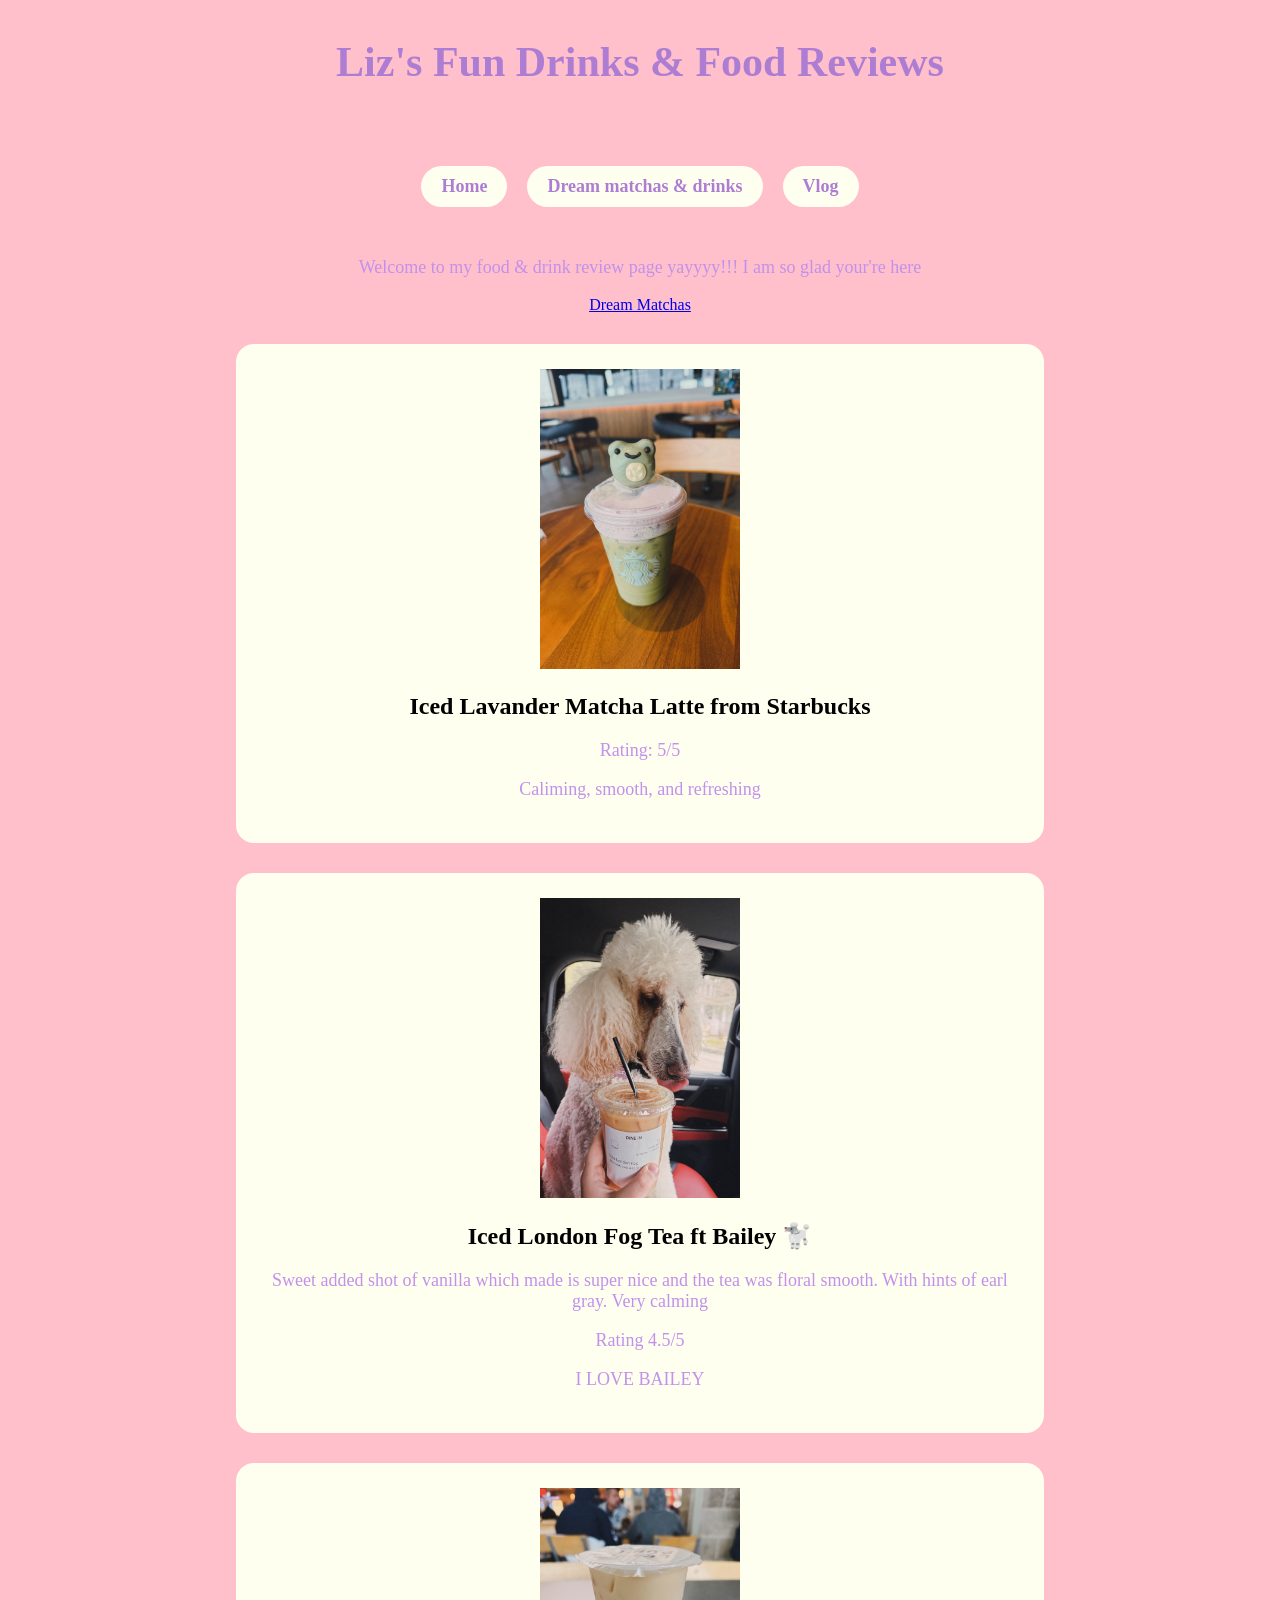
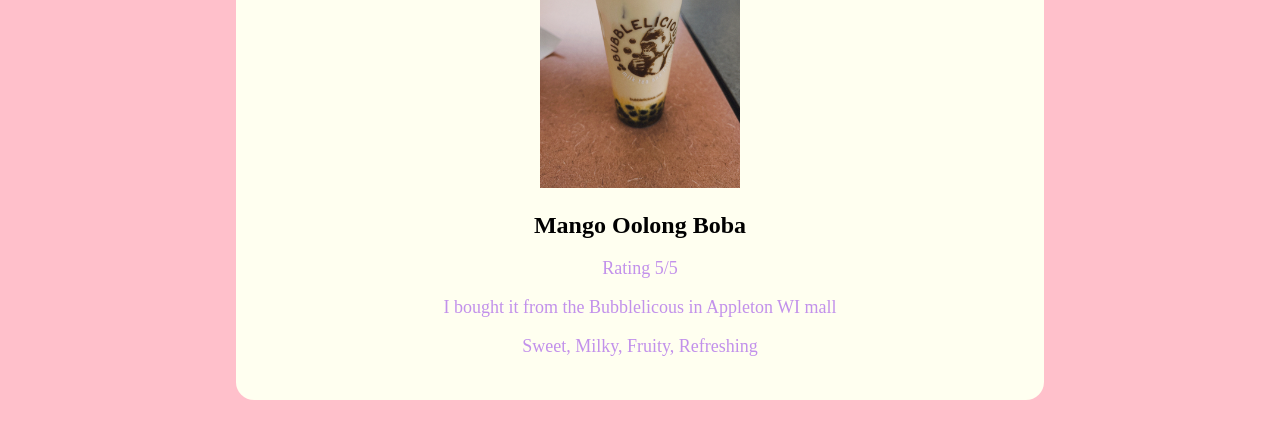
==== index.html @ 9ae0995a "added color tabs when clicked" ====
<!DOCTYPE html>
<html>
    <head>
        <meta charset="UTF-8">
        <title> Liz's Reviews</title>
        <link rel="stylesheet" href="style.css" />
    </head>
    <body>
        <div class="logo">
        <h1> Liz's Fun Drinks & Food Reviews </h1>
        </div>
        <nav class="navbar">
            <a href="=index.html" class="nav-button">Home </a>
            <a href="dream.html" class= "nav-button"> Dream matchas & drinks </a>
            <a href="vlogs.html" class="nav-button"> Vlog </a>
        </nav>
        <p> Welcome to my food & drink review page yayyyy!!! I am so glad your're here </p>
         <a href="dream.html"> Dream Matchas </a>


         <div class="review">
             <img src= "Iced Lavander latte .JPEG">
        <h2> Iced Lavander Matcha Latte from Starbucks </h2>
        <p> Rating: 5/5 </p>
        <p> Caliming, smooth, and refreshing </p> 
         </div>

        <div class="review">
            <img src="Bailey.JPEG">
            <h2> Iced London Fog Tea ft Bailey &#128041; </h2>
            <p> Sweet added shot of vanilla which made is super nice and the tea was floral smooth. With hints of earl gray. Very calming </p>
            <p> Rating 4.5/5 </p>
            <p> I LOVE BAILEY </p>
        </div>

        <div class="review"> 
            <img src="mango oolong boba.JPEG">
            <h2> Mango Oolong Boba</h2>
            <p> Rating 5/5</p>
            <p> I bought it from the Bubblelicous in Appleton WI mall </p>
            <p> Sweet, Milky, Fruity, Refreshing </p>
        </div> 

    
          
    
         </div>
    </body>
</html>
---- style.css ----
body{
    background-color: pink;
    font-family: 'Franklin Gothic Medium';
    text-align: center;
}
h1{
    color: rgb(173, 125, 211);
}
p{
    color: rgb(194, 145, 235);
    font-size: 18px;
}
img{
    width: 200px;
}
.review {
    margin: 20px;
}

.review{
    background-color: ivory;
    width: 60%;
    margin: 30px auto;
    padding: 25px;
    border-radius: 18px;
}

.navbar{
    display: flex;
    justify-content: center;
    align-items: center;
    gap: 20px;
    margin: 50px 0;
}

.nav-button {
    background-color: ivory;
    color: rgb(173, 125, 211);
    text-decoration: none;
    padding: 10px 20px;
    border-radius: 25px;
    font-weight: bold;
    font-size: 18px;
    display: inline-block;
    
}

.nav-button:hover {
    background-color: rgb(173, 125, 211);
    color: ivory;
}
.nav-button{
    transition: all 0.2s ease;
}
.nav-button:hover {
    transform: translateY(-2px);
}

.logo {
    background: linear-gradient(135 deg, #b7e4c7, #d8f3dc);
    padding: 30px 20px;
    text-align: center;
    border-radius: 0 0 40px 40px;
}

.logo h1 {
    color: rgb(173, 125, 211);
    font-size: 42px;
    margin: 0;
}
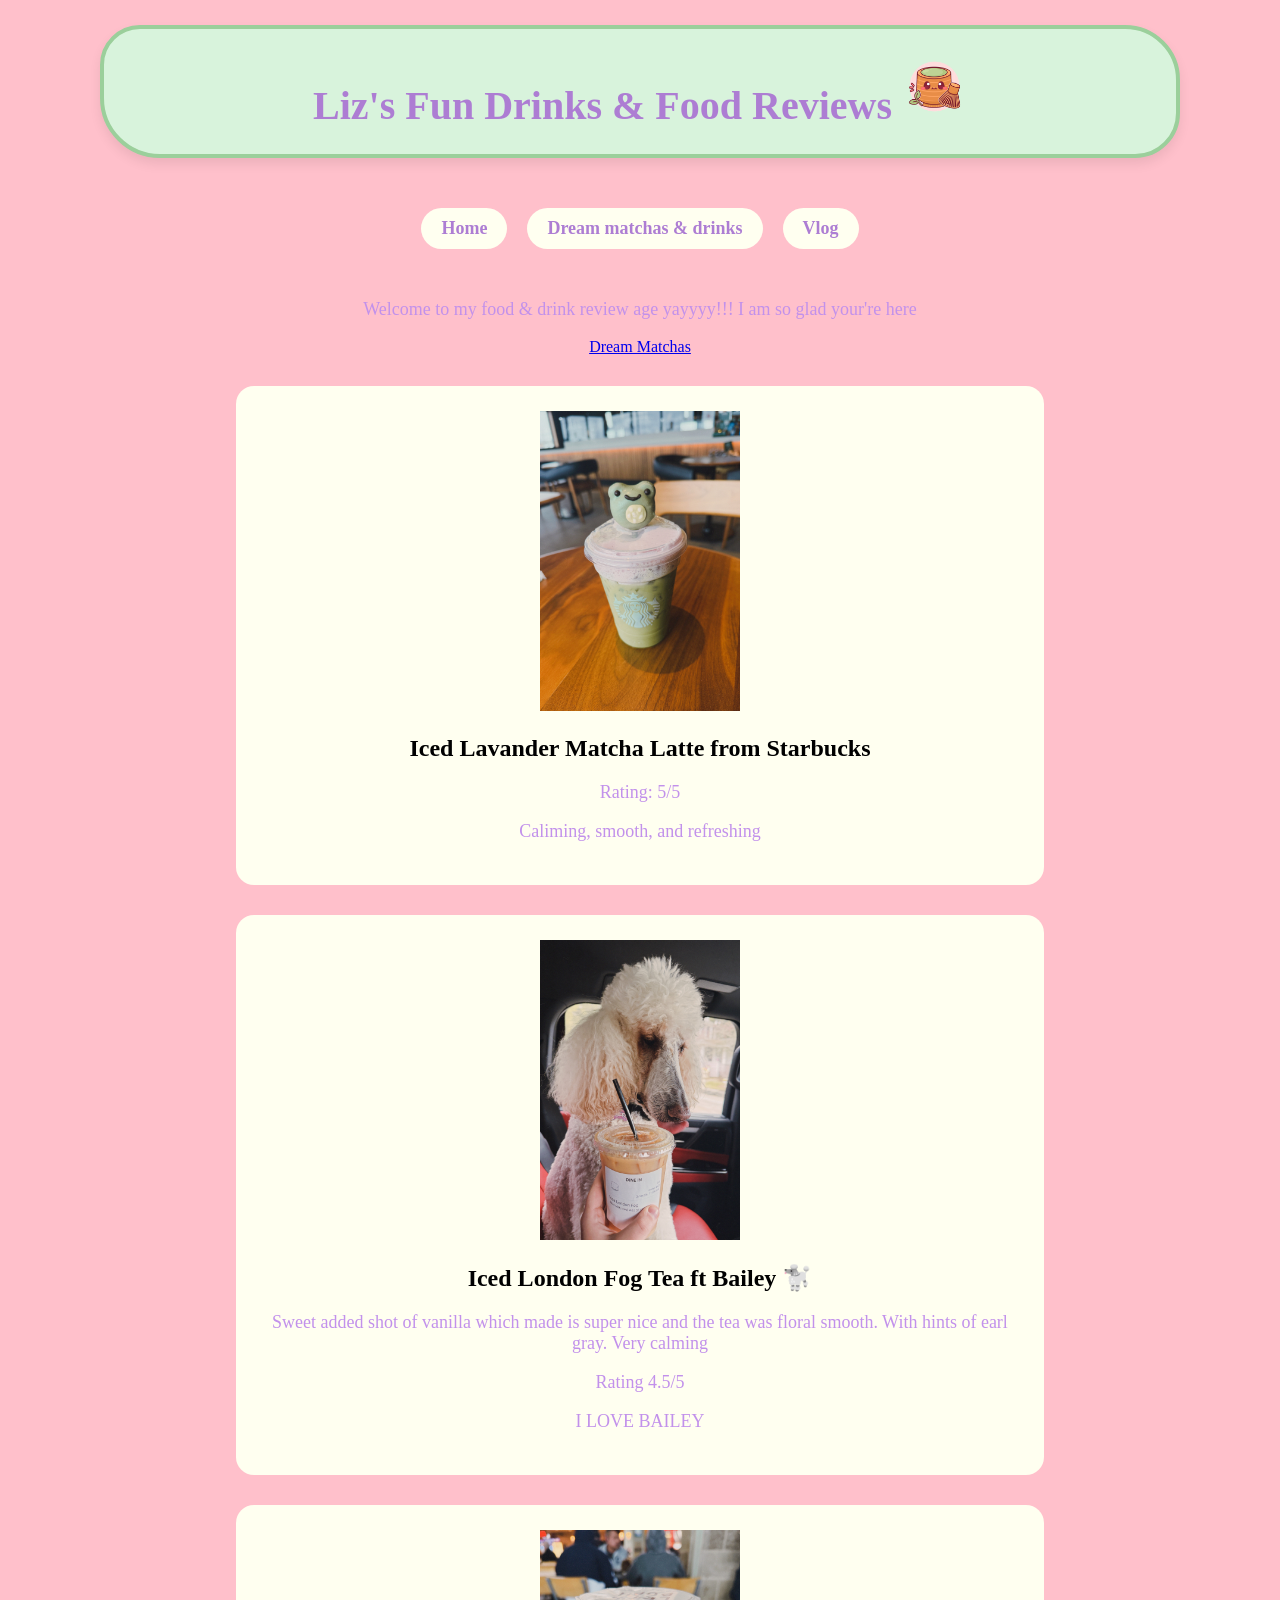
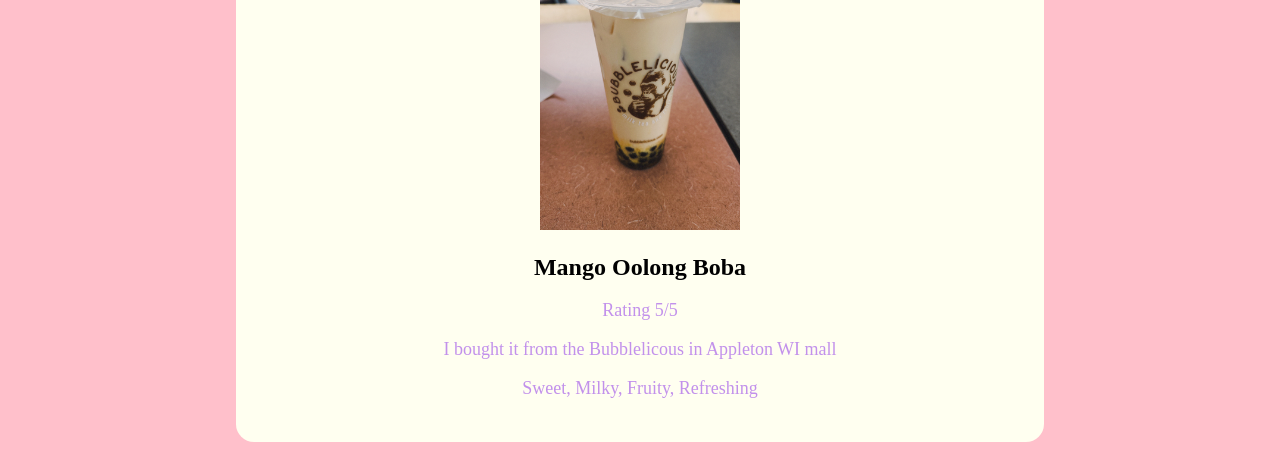
==== commit 554c9f76: "added border around header" ====
--- a/index.html
+++ b/index.html
@@ -7,14 +7,17 @@
     </head>
     <body>
         <div class="logo">
-        <h1> Liz's Fun Drinks & Food Reviews </h1>
+        <h1>
+             Liz's Fun Drinks & Food Reviews
+            <img src="matcha emoji.png" class="logo-icon">
+            </h1>
         </div>
         <nav class="navbar">
             <a href="=index.html" class="nav-button">Home </a>
             <a href="dream.html" class= "nav-button"> Dream matchas & drinks </a>
             <a href="vlogs.html" class="nav-button"> Vlog </a>
         </nav>
-        <p> Welcome to my food & drink review page yayyyy!!! I am so glad your're here </p>
+        <p> Welcome to my food & drink review age yayyyy!!! I am so glad your're here </p>
          <a href="dream.html"> Dream Matchas </a>
 
 
--- a/style.css
+++ b/style.css
@@ -57,15 +57,31 @@
 }
 
 .logo {
-    background: linear-gradient(135 deg, #b7e4c7, #d8f3dc);
-    padding: 30px 20px;
-    text-align: center;
-    border-radius: 0 0 40px 40px;
+    background-color: #d8f3dc;
+    border: 4px solid #9bcf9b;
+    border-radius: 40px 55px 45px 60px;
+    padding: 25px 30px;
+    margin: 25px auto;
+    width: 80%;
+    box-shadow: 0 6px 12px rgba(0,0,0,0.08);
+}
+
+.logo-title {
+    display: flex;
+    justify-content: center;
+    align-items: center;
+    gap: 18px;
 }
 
 .logo h1 {
     color: rgb(173, 125, 211);
-    font-size: 42px;
+    font-size: 40px;
     margin: 0;
 }
 
+.logo-icon {
+    width: 65px;
+    height: auto;
+}
+
+
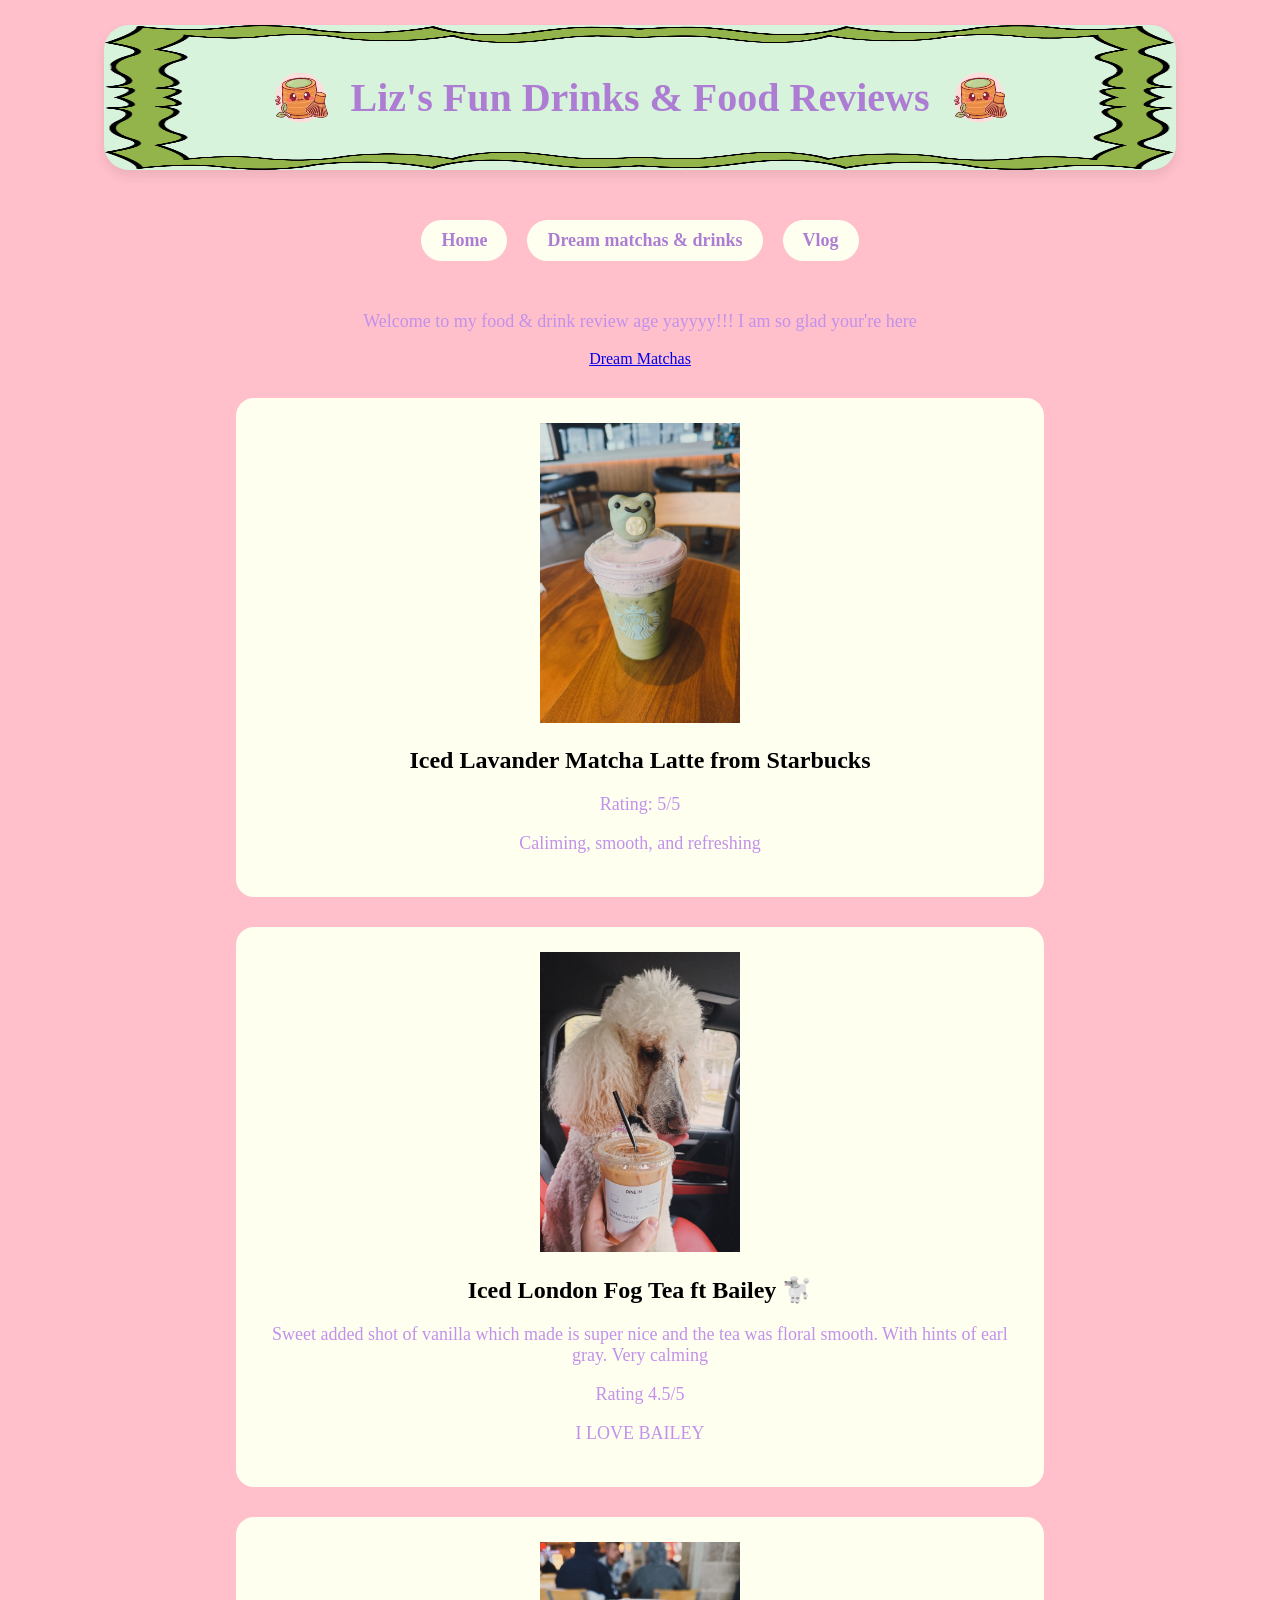
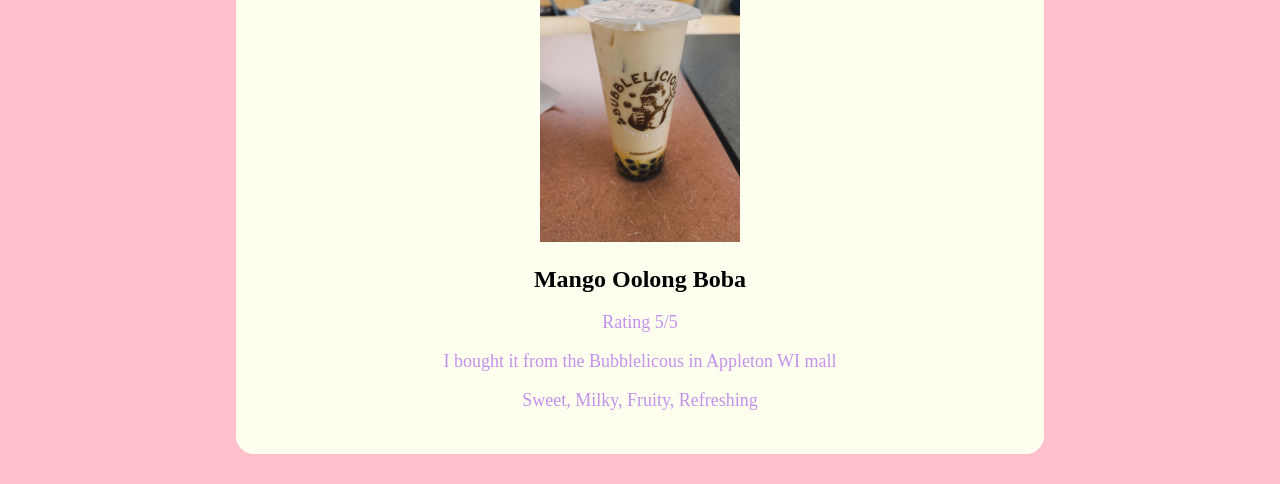
==== commit e6b48924: "added special border and changed old one" ====
--- a/index.html
+++ b/index.html
@@ -7,11 +7,16 @@
     </head>
     <body>
         <div class="logo">
-        <h1>
-             Liz's Fun Drinks & Food Reviews
+        <div class="logo-title">
+
             <img src="matcha emoji.png" class="logo-icon">
-            </h1>
+
+            <h1> Liz's Fun Drinks & Food Reviews</h1>
+
+            <img src="matcha emoji.png" class="logo-icon">
+
         </div>
+    </div>
         <nav class="navbar">
             <a href="=index.html" class="nav-button">Home </a>
             <a href="dream.html" class= "nav-button"> Dream matchas & drinks </a>
--- a/style.css
+++ b/style.css
@@ -58,13 +58,20 @@
 
 .logo {
     background-color: #d8f3dc;
-    border: 4px solid #9bcf9b;
-    border-radius: 40px 55px 45px 60px;
-    padding: 25px 30px;
+
+    padding: 40px 30px;
     margin: 25px auto;
     width: 80%;
+
+    border-radius: 25px;
+
+    background-image: url(squiddle.png);
+    background-repeat: no-repeat;
+    background-size: 100% 100%;
+
     box-shadow: 0 6px 12px rgba(0,0,0,0.08);
 }
+  
 
 .logo-title {
     display: flex;
@@ -82,6 +89,8 @@
 .logo-icon {
     width: 65px;
     height: auto;
+    transform: rotate(-5deg);
 }
 
 
+
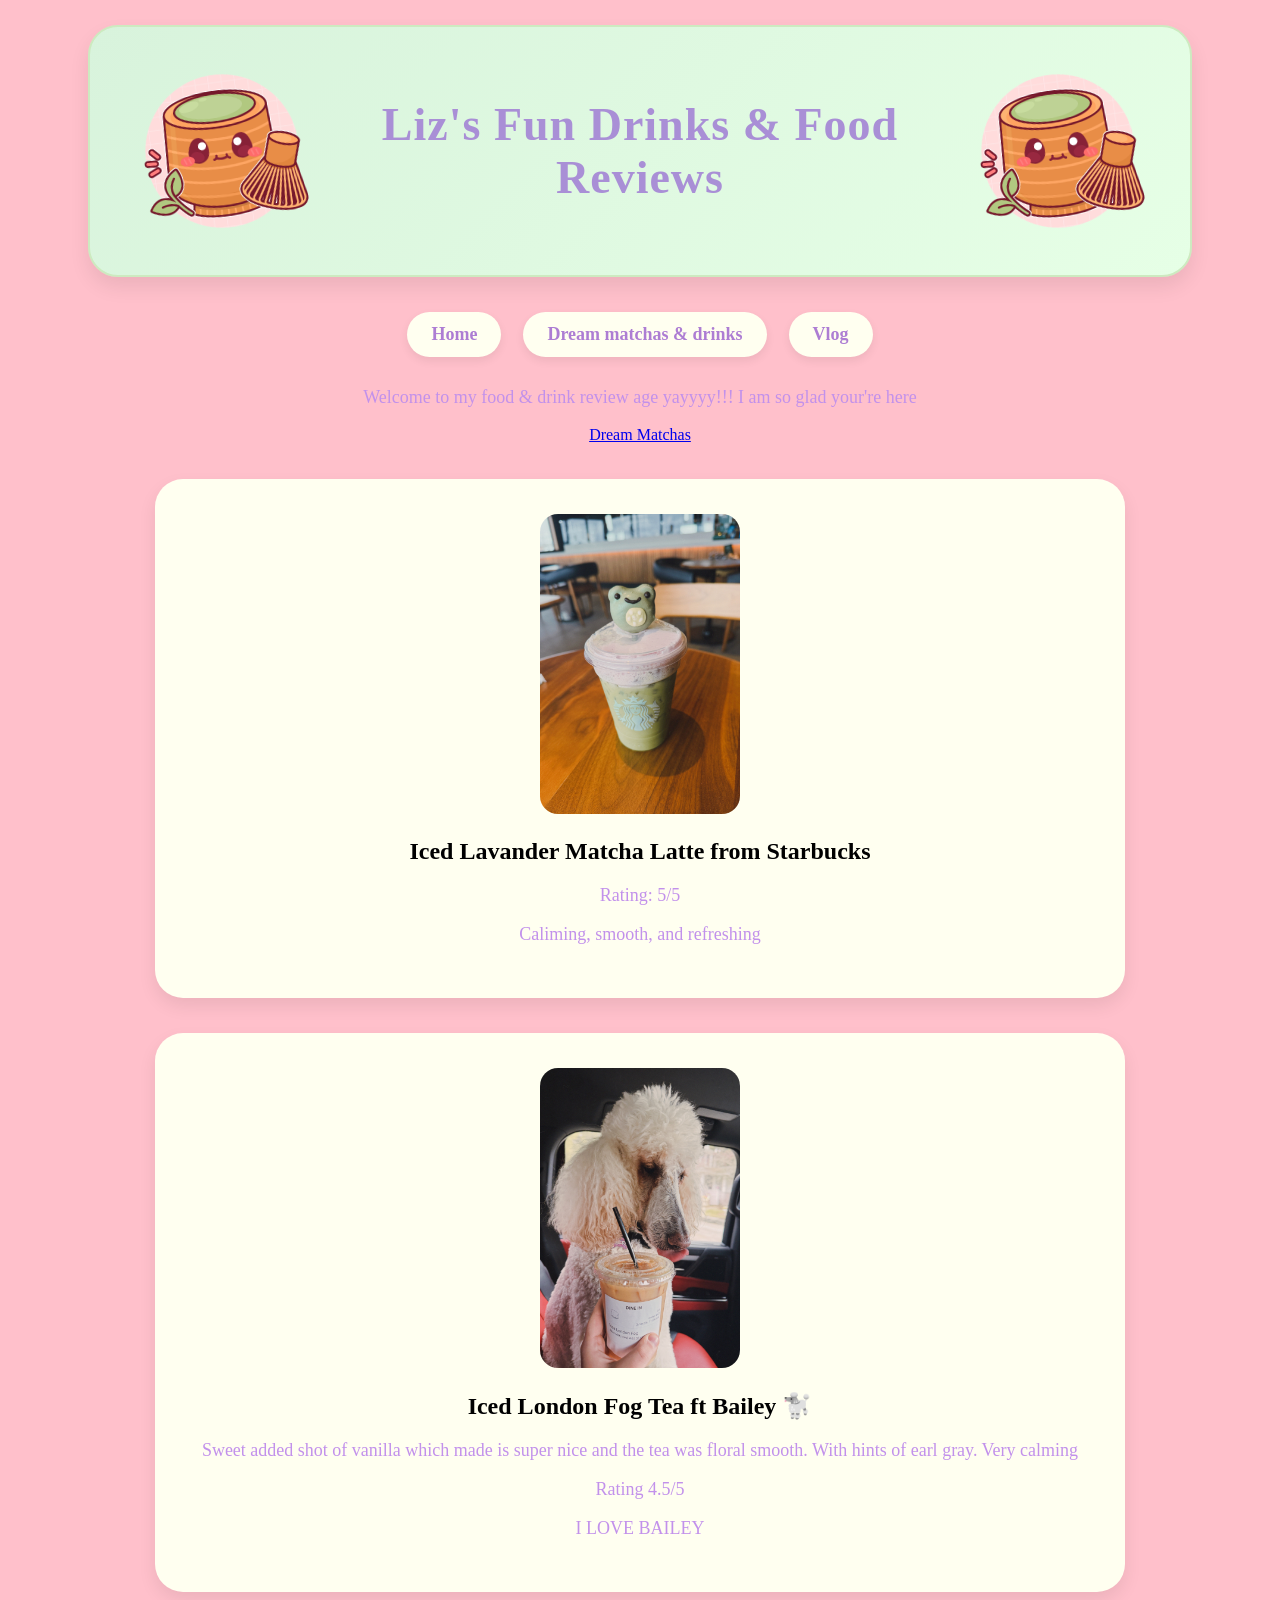
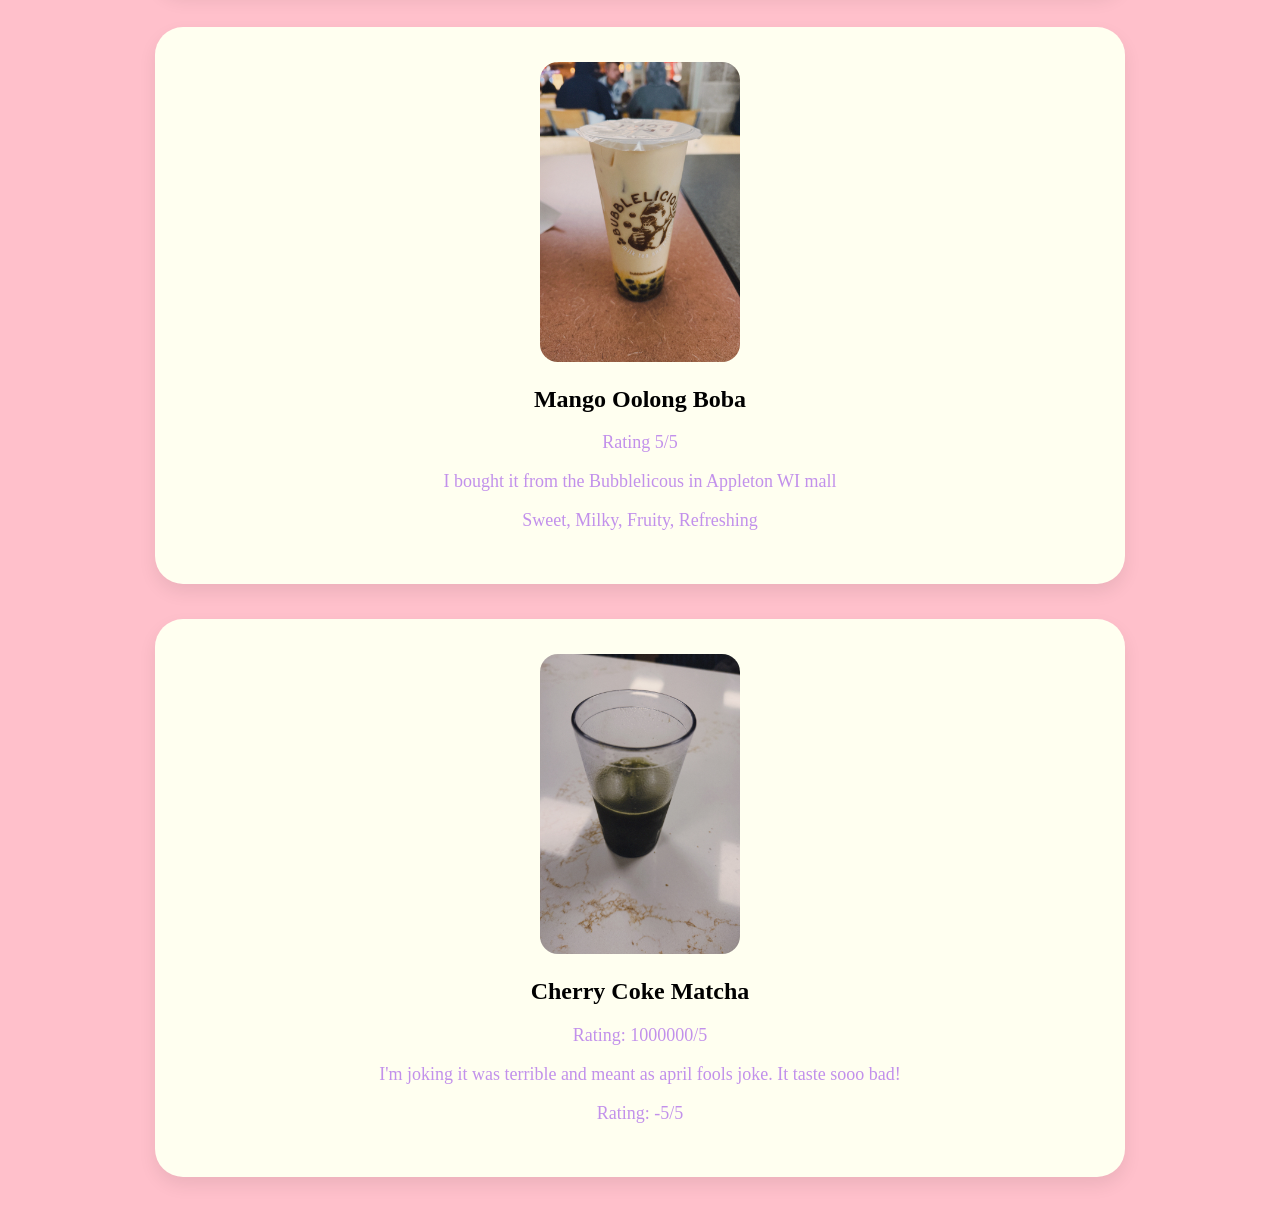
==== commit 4fd1ecb8: "added more reviews" ====
--- a/index.html
+++ b/index.html
@@ -49,6 +49,15 @@
             <p> Sweet, Milky, Fruity, Refreshing </p>
         </div> 
 
+        <div class="review">
+            <img src="cherry matcha.JPEG">
+            <h2> Cherry Coke Matcha </h2>
+            <p> Rating: 1000000/5 </p>
+            <p> I'm joking it was terrible and meant as april fools joke. It taste sooo bad!</p>
+            <p> Rating: -5/5</p>
+        </div>
+        
+
     
           
     
--- a/style.css
+++ b/style.css
@@ -12,6 +12,7 @@
 }
 img{
     width: 200px;
+    border-radius: 18px;
 }
 .review {
     margin: 20px;
@@ -19,30 +20,32 @@
 
 .review{
     background-color: ivory;
-    width: 60%;
-    margin: 30px auto;
-    padding: 25px;
-    border-radius: 18px;
+    width: 72%;
+    margin: 35px auto;
+    padding: 35px 30px ;
+    border-radius: 28px;
+    box-shadow: 0 8px 18px rgba(0,0,0,0.08);
 }
 
 .navbar{
     display: flex;
     justify-content: center;
     align-items: center;
-    gap: 20px;
-    margin: 50px 0;
+    gap: 22px;
+    margin: 20px 0 30px 0;
 }
 
 .nav-button {
     background-color: ivory;
     color: rgb(173, 125, 211);
     text-decoration: none;
-    padding: 10px 20px;
-    border-radius: 25px;
+    padding: 12px 24px;
+    border-radius: 999px;
     font-weight: bold;
     font-size: 18px;
     display: inline-block;
-    
+    box-shadow: 0 4px 10px rgba(0,0,0,0.07);
+    transition: all 0.2s ease;   
 }
 
 .nav-button:hover {
@@ -53,23 +56,22 @@
     transition: all 0.2s ease;
 }
 .nav-button:hover {
+    background-color: rgb(173, 125, 211);
+    color: ivory;
     transform: translateY(-2px);
 }
 
 .logo {
-    background-color: #d8f3dc;
+    background: linear-gradient(135deg, #d8f3dc, #e6ffe6);
 
-    padding: 40px 30px;
-    margin: 25px auto;
-    width: 80%;
+    border: 2px solid #cdeac0;
+    border-radius: 30px;
 
-    border-radius: 25px;
+    padding: 24px 32px;
+    margin: 25px auto 35px auto;
+    width: 82%;
 
-    background-image: url(squiddle.png);
-    background-repeat: no-repeat;
-    background-size: 100% 100%;
-
-    box-shadow: 0 6px 12px rgba(0,0,0,0.08);
+    box-shadow: 0 10px 20px rgba(0,0,0,0.08);
 }
   
 
@@ -81,16 +83,31 @@
 }
 
 .logo h1 {
-    color: rgb(173, 125, 211);
-    font-size: 40px;
+    color: #a98fd6;
+    font-size: 46px;
+    font-weight: 600;
+    letter-spacing: 1px;
     margin: 0;
 }
 
 .logo-icon {
-    width: 65px;
+    width: 52
+    x;
     height: auto;
-    transform: rotate(-5deg);
+    transform: rotate(-8deg);
+}
+.logo {
+    position: relative;
+}
+logo::after {
+    content: "";
+    position: absolute;
+    bottom: -8px;
+    left: 10%;
+    width: 80%;
+    height: 10px;
+    background: radial-gradient(circle, #b7e4c7 2px, transparent 2px);
+    background-size: 12px 12px;
 }
 
 
-
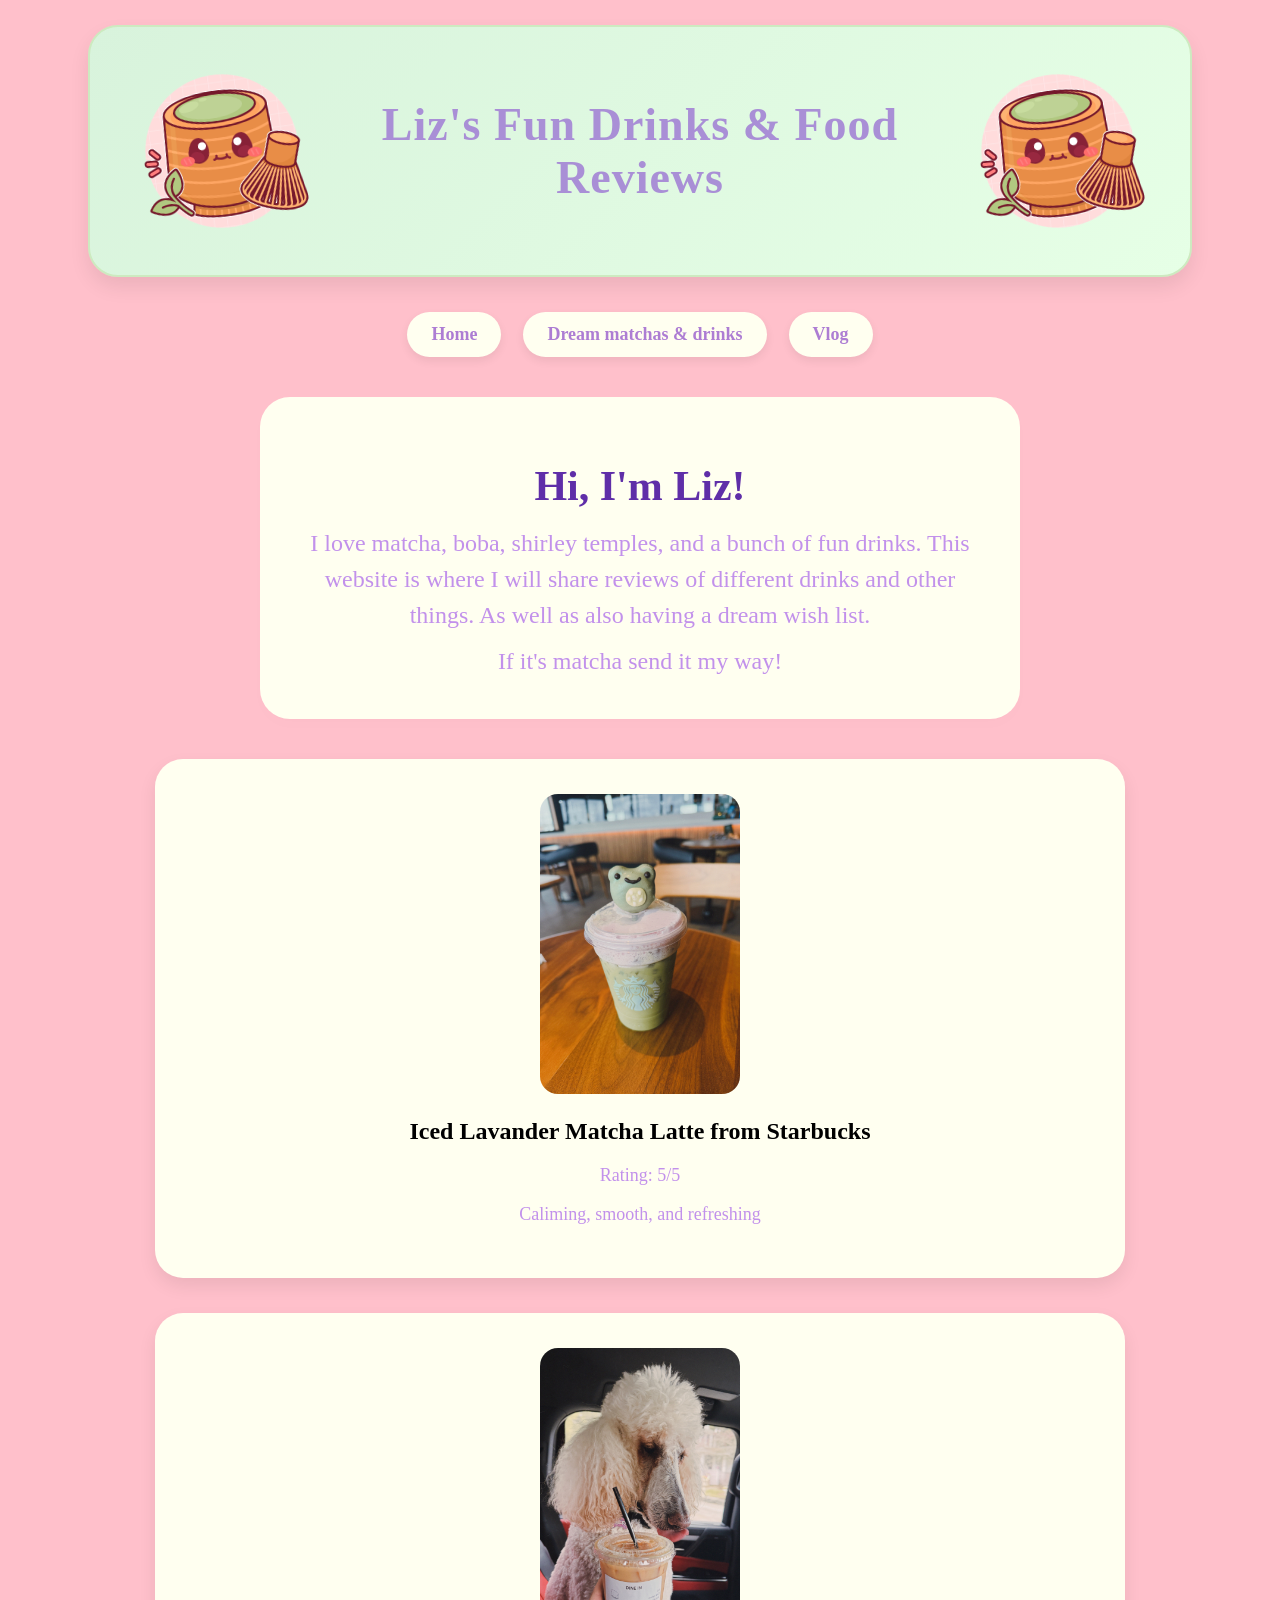
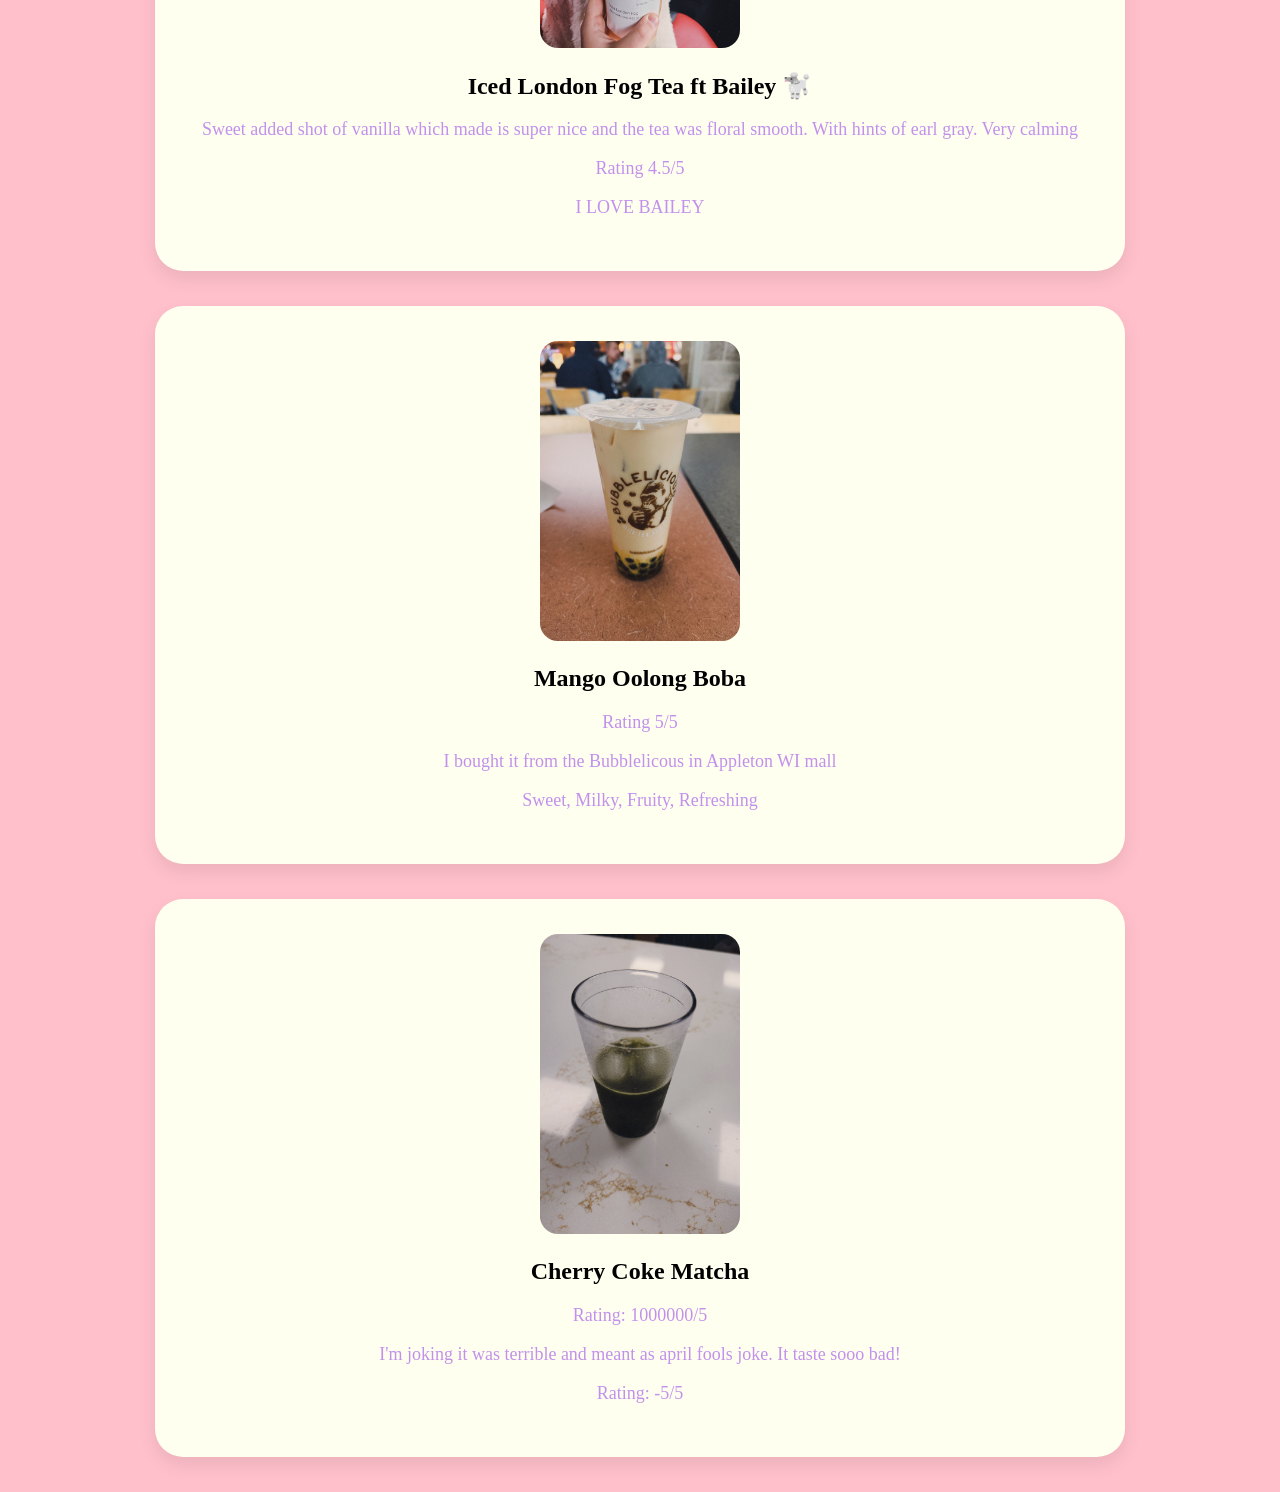
==== commit a3b925b4: "made border and intro" ====
--- a/index.html
+++ b/index.html
@@ -16,14 +16,28 @@
             <img src="matcha emoji.png" class="logo-icon">
 
         </div>
+   
     </div>
         <nav class="navbar">
             <a href="=index.html" class="nav-button">Home </a>
             <a href="dream.html" class= "nav-button"> Dream matchas & drinks </a>
             <a href="vlogs.html" class="nav-button"> Vlog </a>
         </nav>
-        <p> Welcome to my food & drink review age yayyyy!!! I am so glad your're here </p>
-         <a href="dream.html"> Dream Matchas </a>
+        
+
+         <section class="intro">
+            <h2> Hi, I'm Liz! </h2>
+            <p> I love matcha, boba, shirley temples, and a bunch of fun drinks.
+                This website is where I will share reviews of different drinks and other things.
+                As well as also having a dream wish list.
+            </p>
+            <p>
+                If it's matcha send it my way!
+            </p>
+         </section>
+
+         
+        
 
 
          <div class="review">
--- a/style.css
+++ b/style.css
@@ -110,4 +110,39 @@
     background-size: 12px 12px;
 }
 
+.intro {
+    text-align: center;
+    max-width: 700px;
+    margin: 30px auto 20px auto;
+    padding: 10px 20px;
+    color: #7c4cc9;
+}
 
+.intro h2 {
+    font-size: 42px;
+    margin-bottom: 15px;
+    color: #5f2ea8;
+}
+
+.intro p {
+    font-size: 24px;
+    line-height: 1.5;
+    margin: 10px 0;
+}
+
+.home-links {
+    display: flex;
+    justify-content: center;
+    gap: 20px;
+    margin: 25px 0 40px 0;
+}
+
+.intro {
+   background-color: ivory;
+    width: 60%;
+    margin: 40px auto;
+    padding: 30px;
+    border-radius: 30px;
+    box-shadow: 0 6px 15px rgba(0,0,0,0.01);
+    text-align: center;
+}
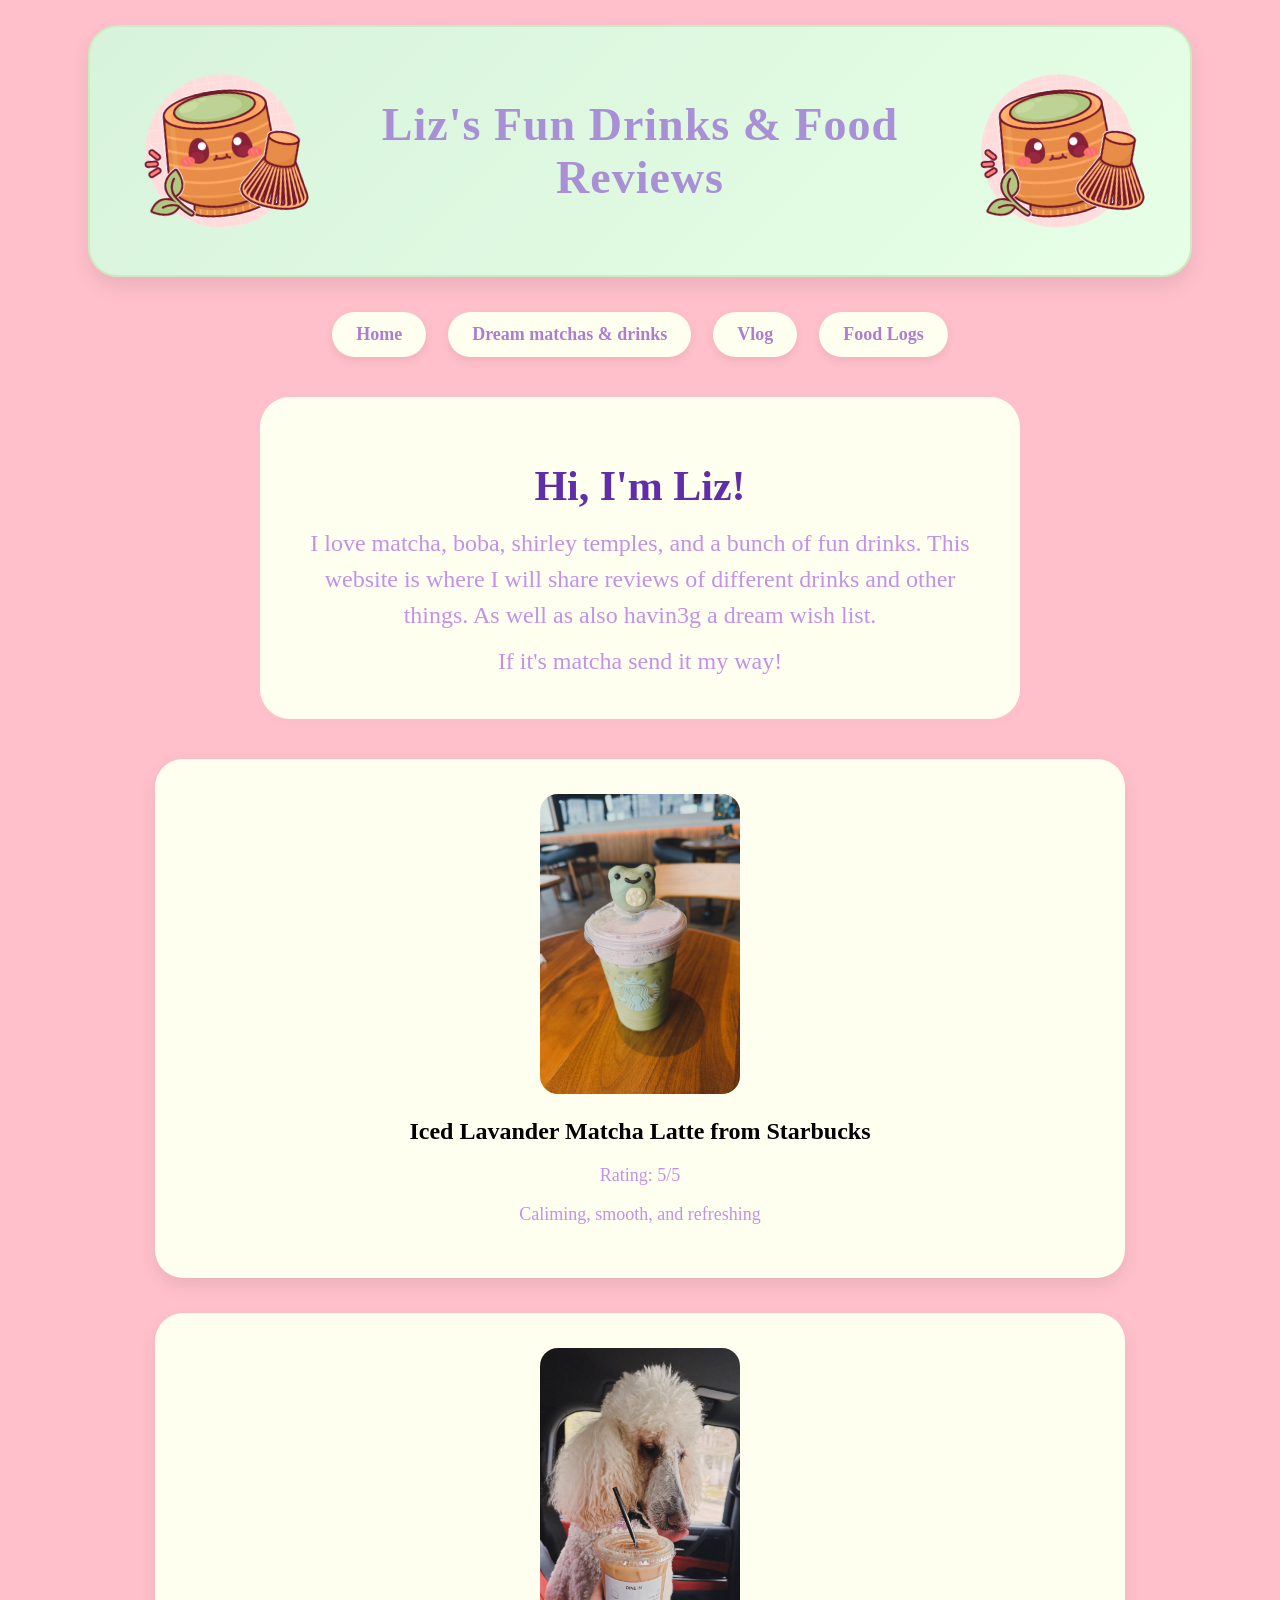
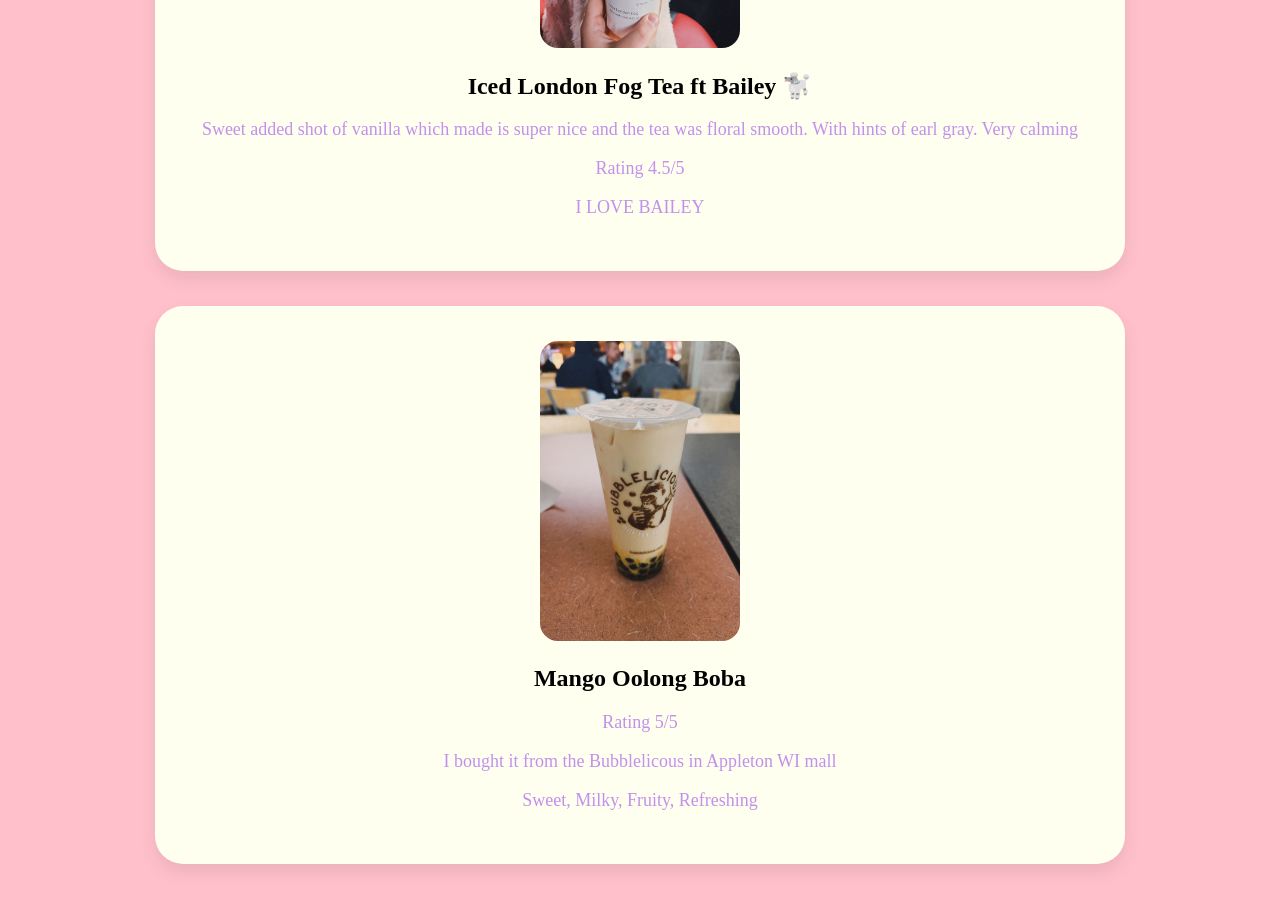
==== commit 73cebd8b: "Added food logs and broke and then fixed Vlogs" ====
--- a/index.html
+++ b/index.html
@@ -22,6 +22,7 @@
             <a href="=index.html" class="nav-button">Home </a>
             <a href="dream.html" class= "nav-button"> Dream matchas & drinks </a>
             <a href="vlogs.html" class="nav-button"> Vlog </a>
+            <a href="food.html" class="nav-button">Food Logs</a>
         </nav>
         
 
@@ -29,14 +30,14 @@
             <h2> Hi, I'm Liz! </h2>
             <p> I love matcha, boba, shirley temples, and a bunch of fun drinks.
                 This website is where I will share reviews of different drinks and other things.
-                As well as also having a dream wish list.
+                As well as also havin3g a dream wish list.
             </p>
             <p>
                 If it's matcha send it my way!
             </p>
          </section>
 
-         
+        
         
 
 
@@ -62,14 +63,6 @@
             <p> I bought it from the Bubblelicous in Appleton WI mall </p>
             <p> Sweet, Milky, Fruity, Refreshing </p>
         </div> 
-
-        <div class="review">
-            <img src="cherry matcha.JPEG">
-            <h2> Cherry Coke Matcha </h2>
-            <p> Rating: 1000000/5 </p>
-            <p> I'm joking it was terrible and meant as april fools joke. It taste sooo bad!</p>
-            <p> Rating: -5/5</p>
-        </div>
         
 
     
--- a/style.css
+++ b/style.css
@@ -145,4 +145,64 @@
     border-radius: 30px;
     box-shadow: 0 6px 15px rgba(0,0,0,0.01);
     text-align: center;
+}
+
+.vlog-container {
+    display: flex;
+    flex-wrap: wrap;
+    justify-content: center;
+    gap: 25px;
+}
+
+.posts {
+    display: grid;
+    grid-template-columns: repeat(4, minmax(260px, 260px)) ;
+    justify-content: center;
+    margin: 40px auto;
+    gap: 30px;
+}
+
+.post {
+    background: ivory;
+    padding: 18px;
+    border-radius: 24px;
+    width: 100%;
+    text-align: center;
+    box-sizing: border-box;
+   
+}
+
+.post img {
+    width: 100%;
+    height: 260px;
+    object-fit: cover;
+    border-radius: 18px;
+    display: block;
+}
+
+.post p  {
+    margin: 12px 0;
+}
+
+.vlog-post  {
+    background: ivory;
+    padding: 20px;
+    border-radius: 25px;
+    margin: 30px auto;
+    max-width: 420px;
+    text-align: center;
+}
+
+.vlog-post img {
+    width: 100%;
+    height: 220px;
+    max-height: 420px;
+    object-fit: contain;
+    background: ivory;
+    border-radius: 20px;
+    display: block;
+}
+
+.vlog-post p {
+    margin: 12px 0;
 }
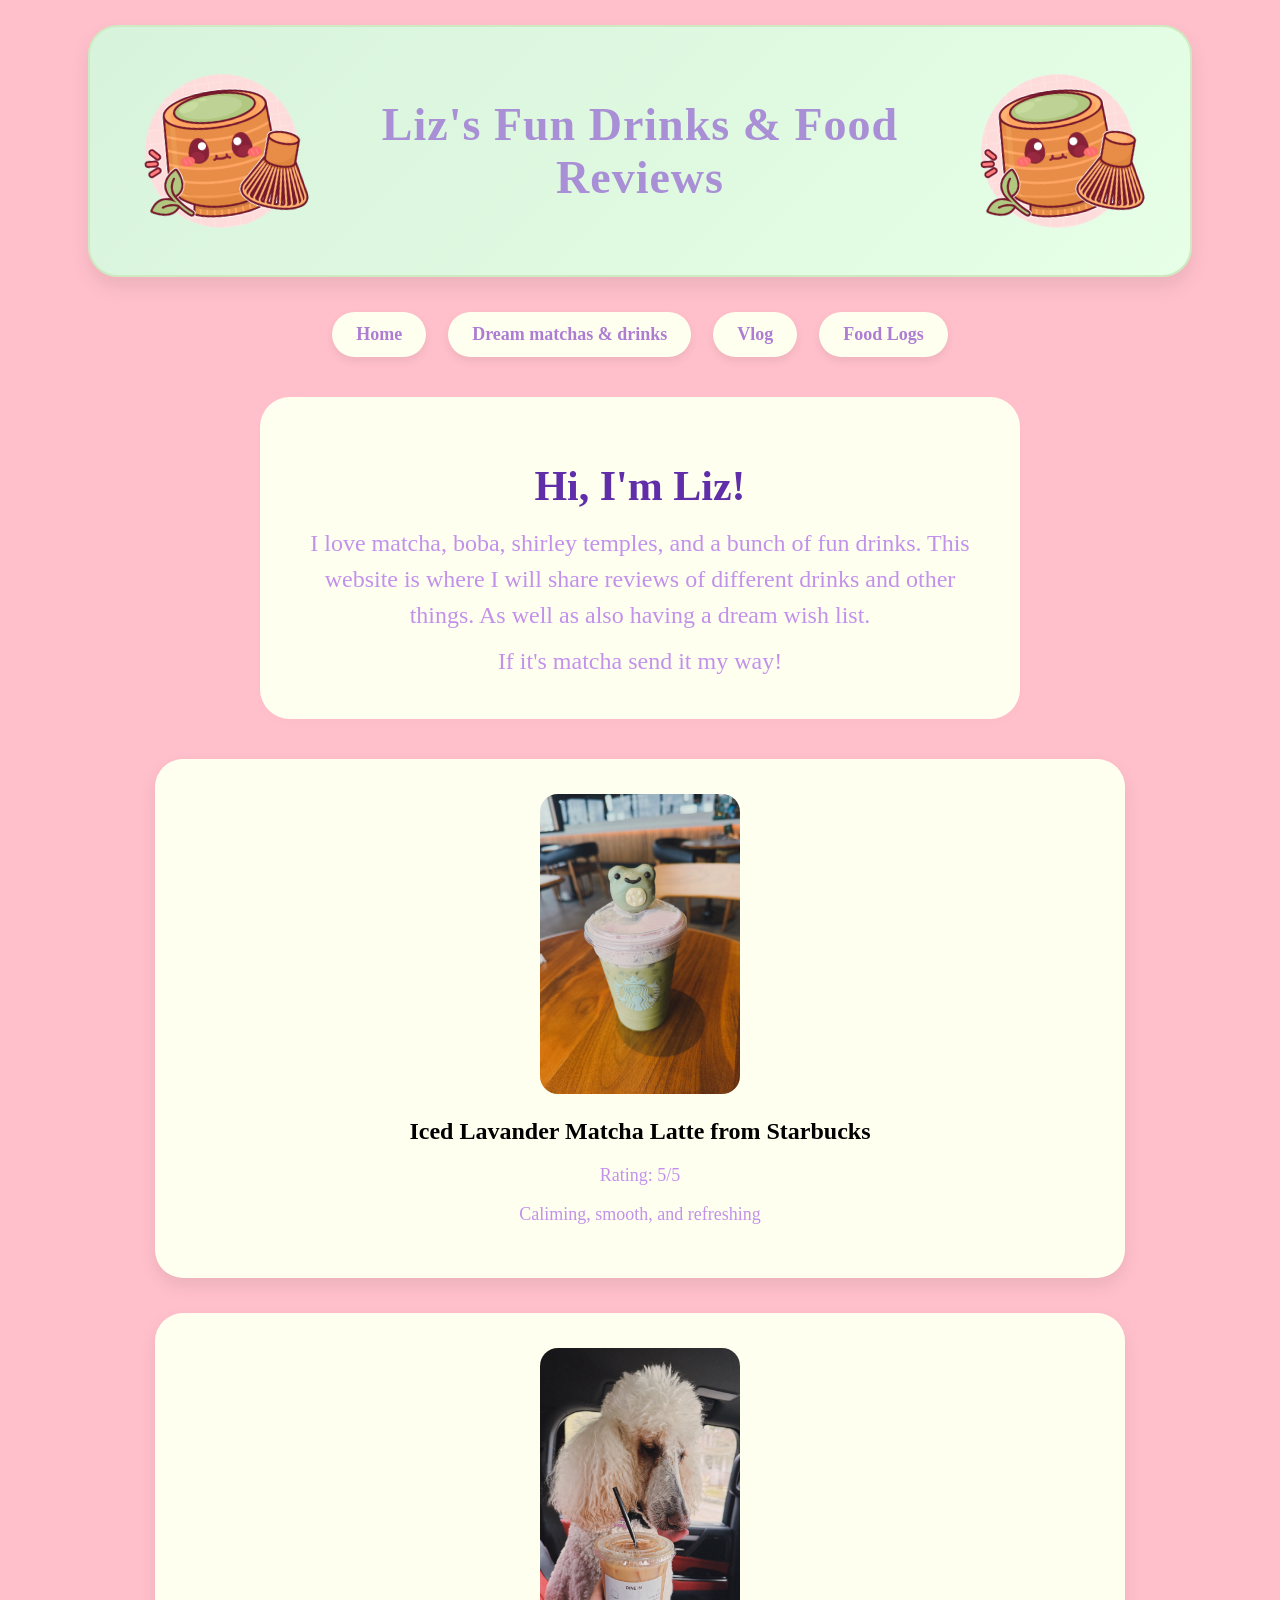
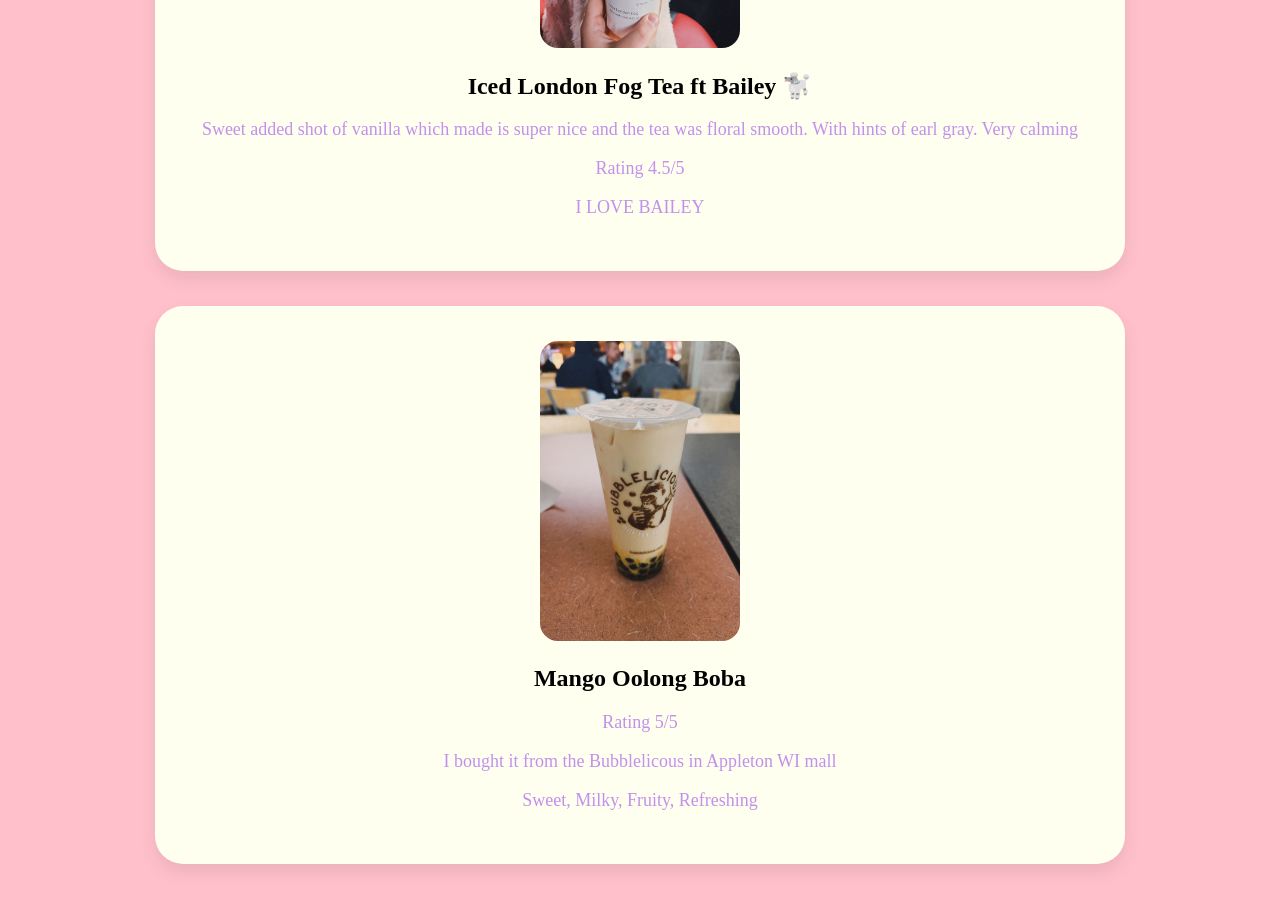
==== commit 1219da2d: "I fixed my Vlog page completly and added more stuff" ====
--- a/index.html
+++ b/index.html
@@ -30,7 +30,7 @@
             <h2> Hi, I'm Liz! </h2>
             <p> I love matcha, boba, shirley temples, and a bunch of fun drinks.
                 This website is where I will share reviews of different drinks and other things.
-                As well as also havin3g a dream wish list.
+                As well as also having a dream wish list.
             </p>
             <p>
                 If it's matcha send it my way!
--- a/style.css
+++ b/style.css
@@ -147,12 +147,6 @@
     text-align: center;
 }
 
-.vlog-container {
-    display: flex;
-    flex-wrap: wrap;
-    justify-content: center;
-    gap: 25px;
-}
 
 .posts {
     display: grid;
@@ -186,23 +180,31 @@
 
 .vlog-post  {
     background: ivory;
-    padding: 20px;
-    border-radius: 25px;
-    margin: 30px auto;
-    max-width: 420px;
-    text-align: center;
+    padding: 18px;
+    border-radius: 24px;
+    width: 100%;
+    text-align: center;
+    box-sizing: border-box;
+
 }
 
 .vlog-post img {
     width: 100%;
-    height: 220px;
-    max-height: 420px;
-    object-fit: contain;
+    height: 260px;
+    object-fit: cover;
     background: ivory;
-    border-radius: 20px;
+    border-radius: 18px;
     display: block;
 }
 
 .vlog-post p {
     margin: 12px 0;
-}+}
+
+.vlog-posts {
+    display: grid;
+    grid-template-columns: repeat(4, minmac(220px, 220px));
+    justify-content: center;
+    margin: 40px auto;
+    gap: 30px;
+}
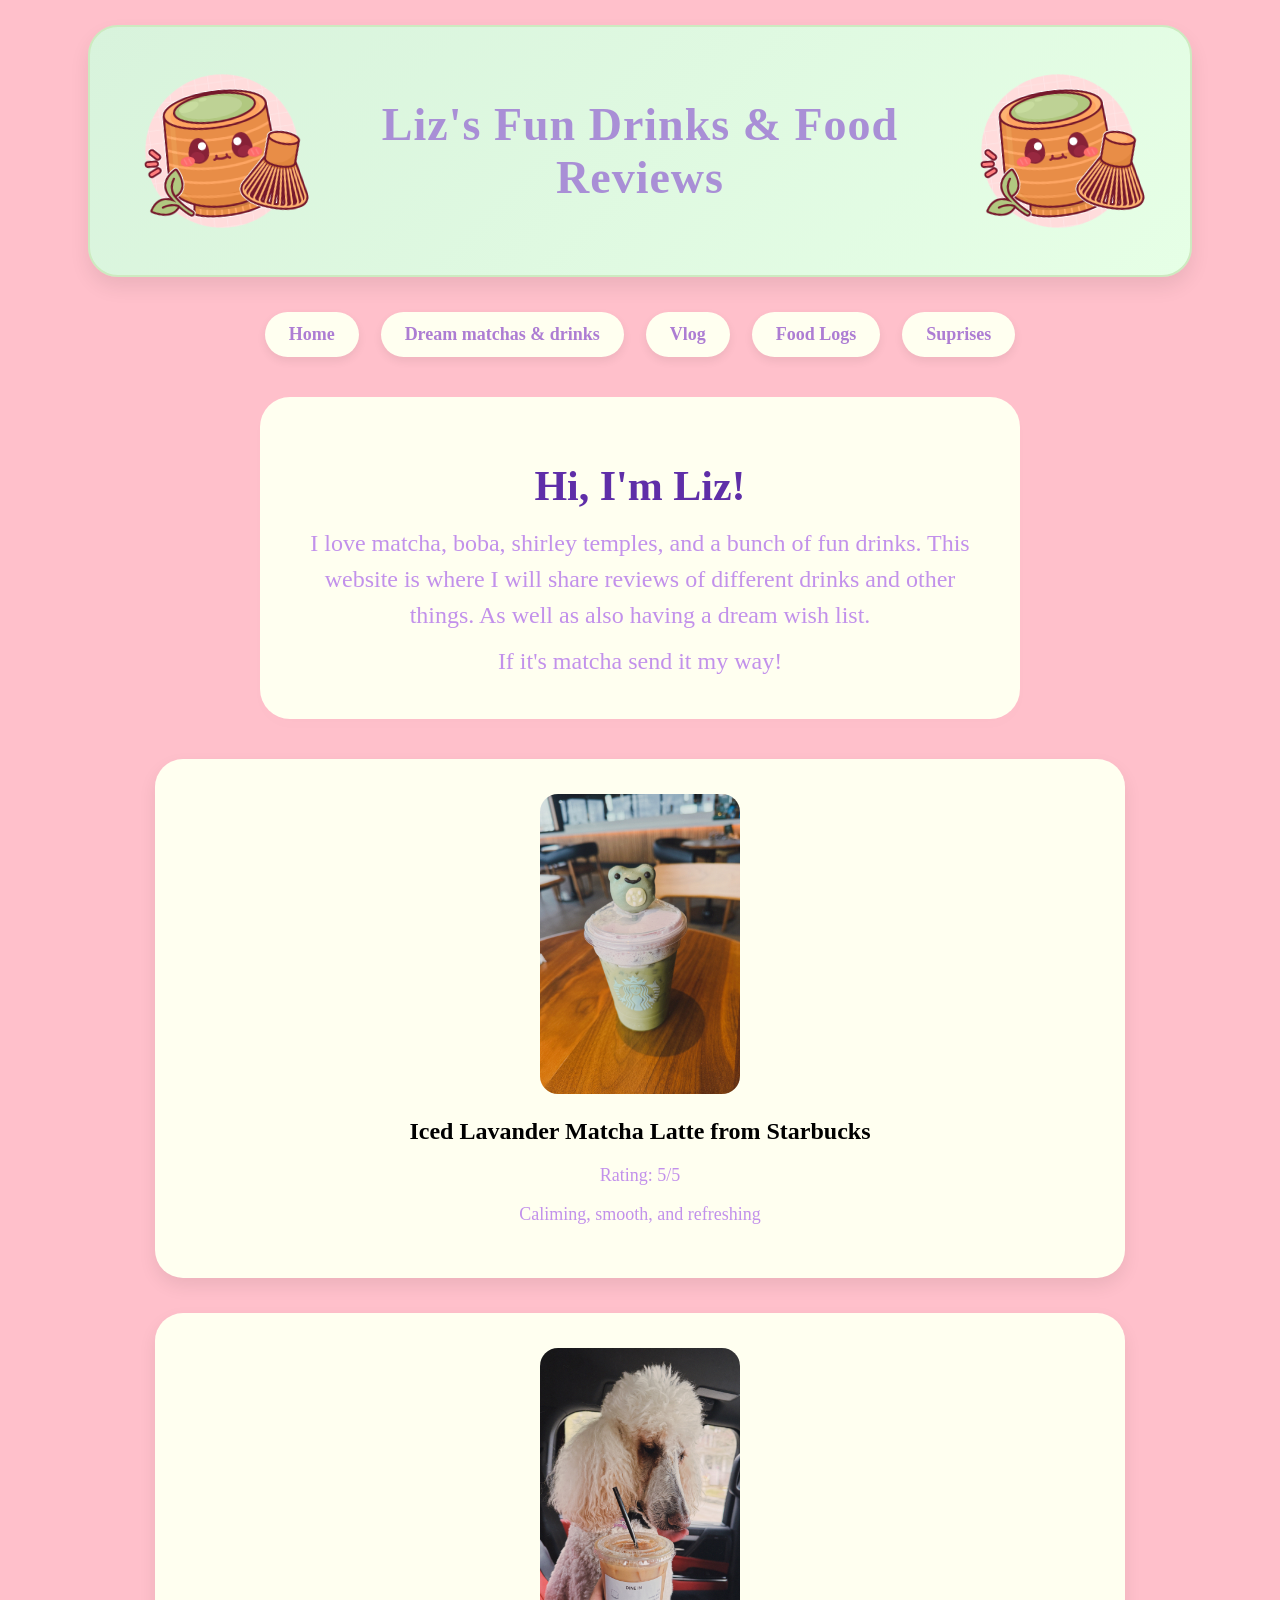
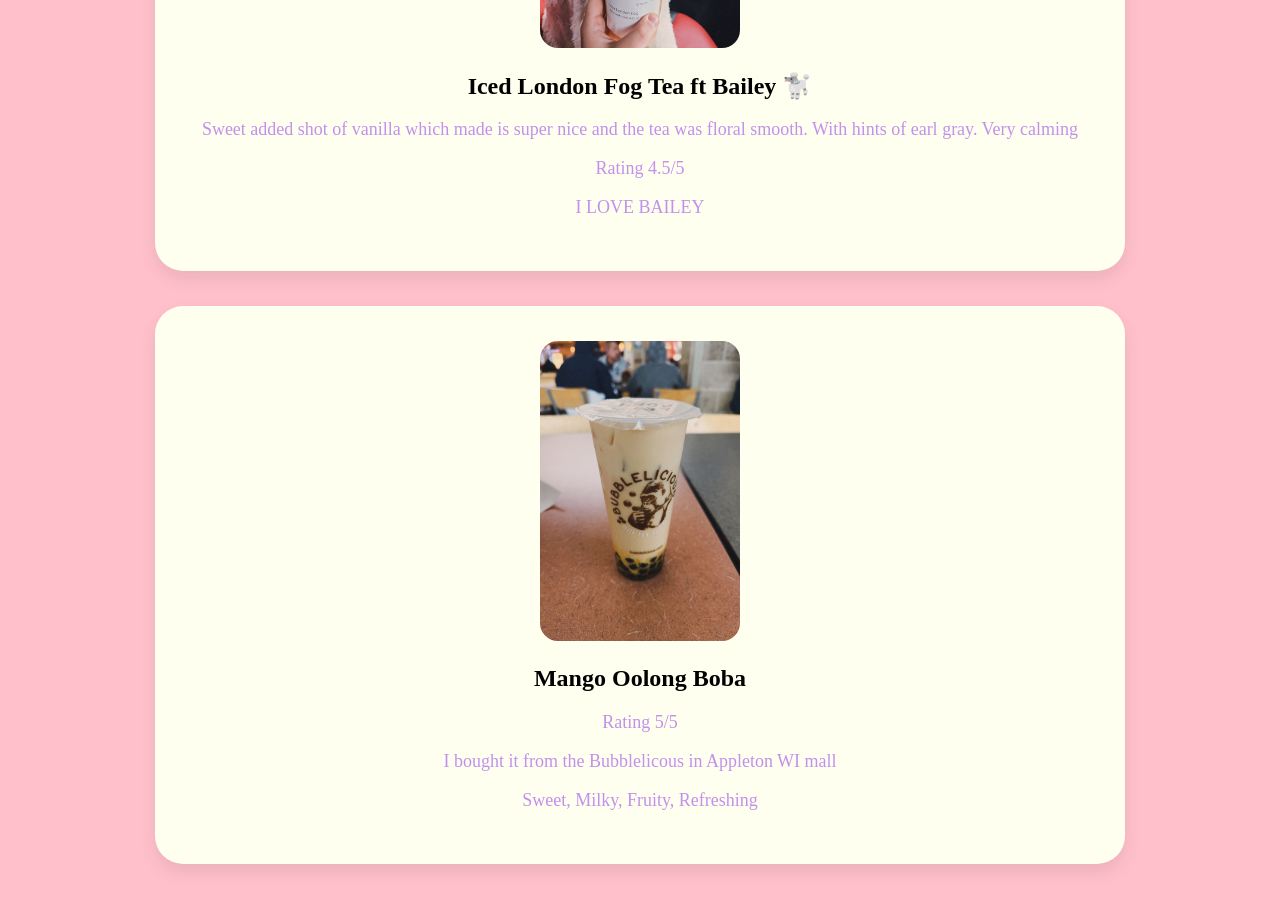
==== commit 799c82ef: "added suprise section" ====
--- a/index.html
+++ b/index.html
@@ -23,6 +23,7 @@
             <a href="dream.html" class= "nav-button"> Dream matchas & drinks </a>
             <a href="vlogs.html" class="nav-button"> Vlog </a>
             <a href="food.html" class="nav-button">Food Logs</a>
+            <a href="suprise.html" class="nav-button"> Suprises </a>
         </nav>
         
 
--- a/style.css
+++ b/style.css
@@ -150,7 +150,7 @@
 
 .posts {
     display: grid;
-    grid-template-columns: repeat(4, minmax(260px, 260px)) ;
+    grid-template-columns: repeat(5, minmax(260px, 260px)) ;
     justify-content: center;
     margin: 40px auto;
     gap: 30px;
